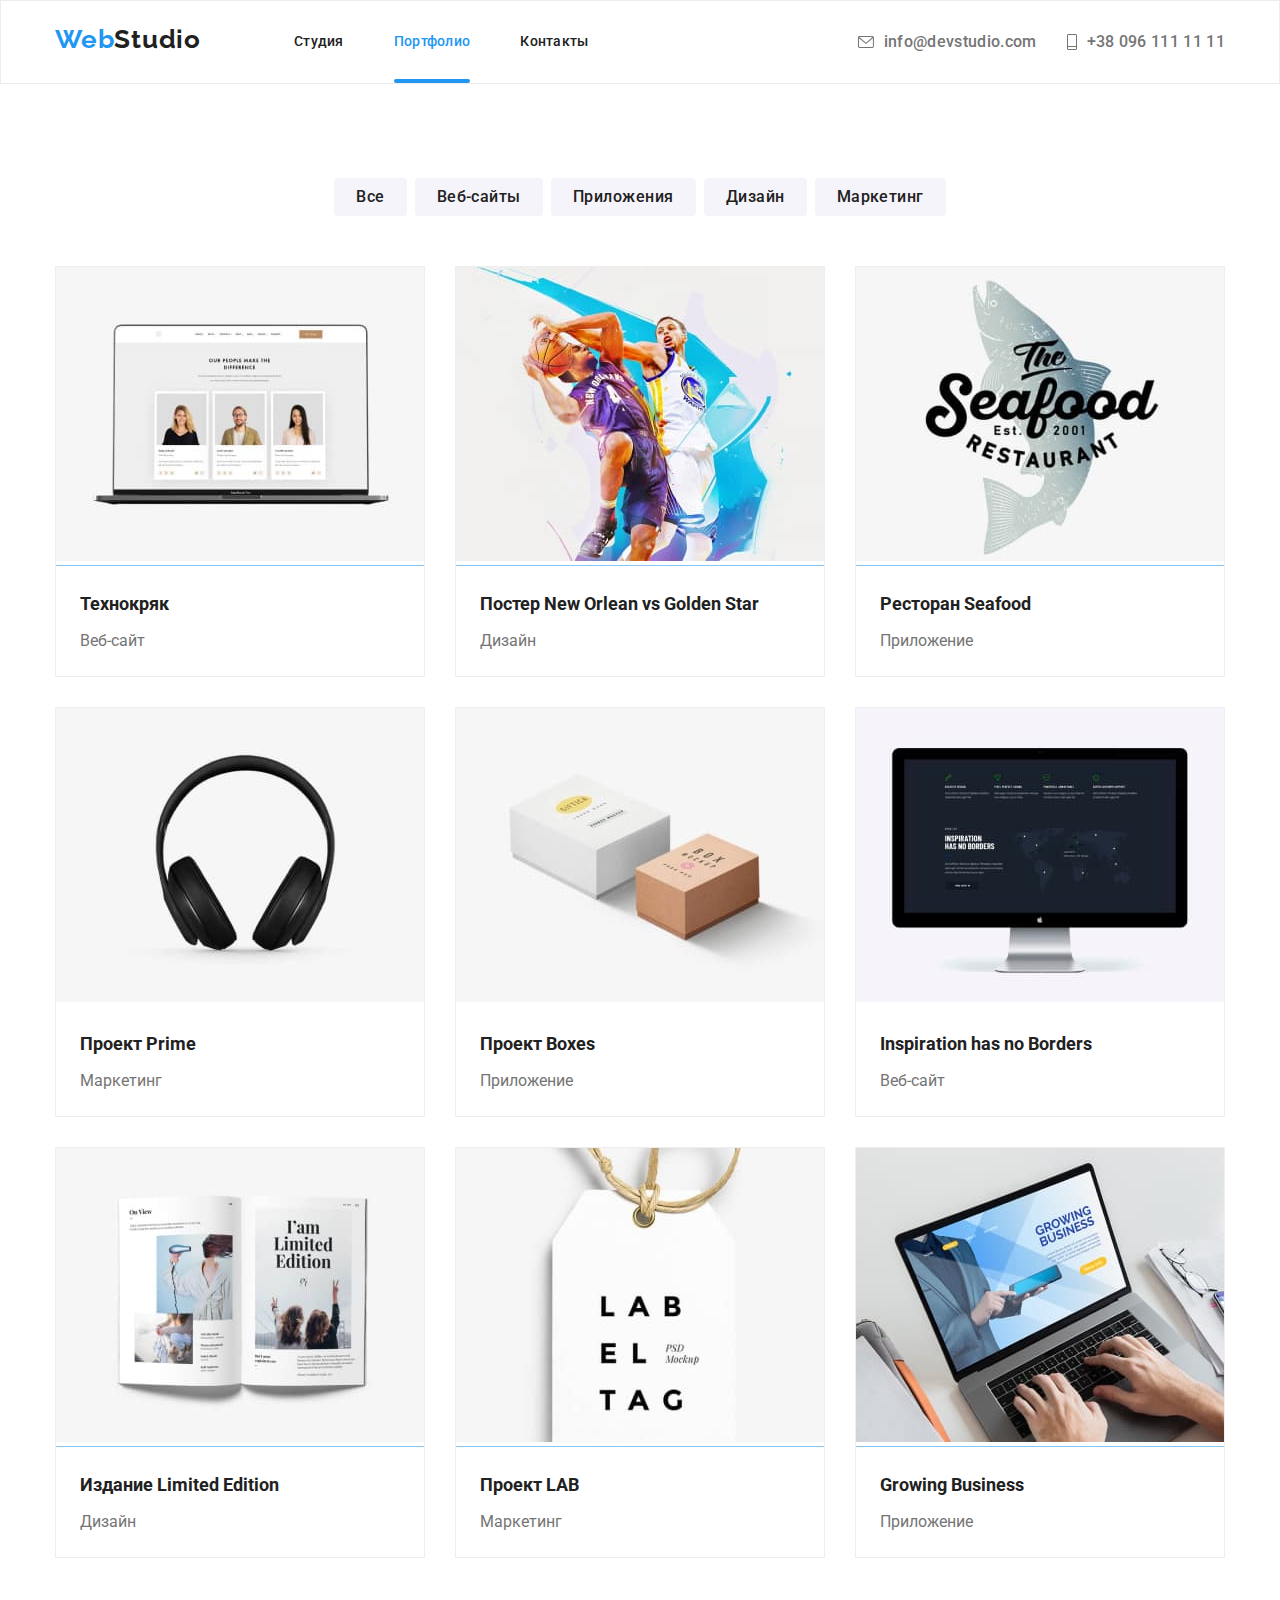
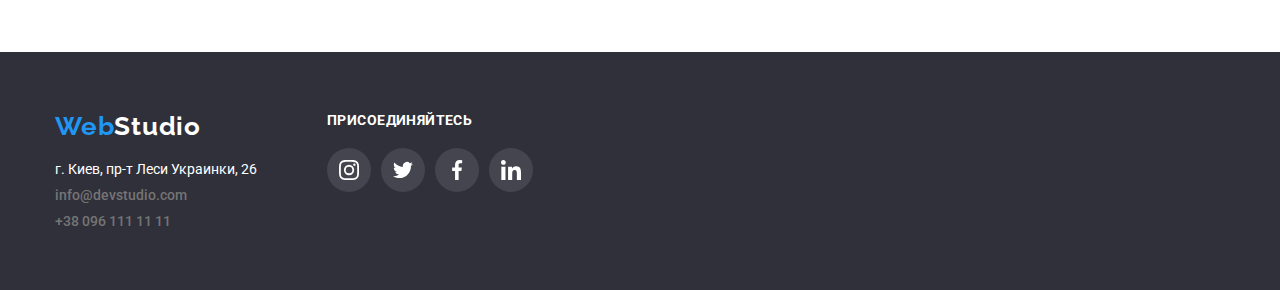
==== portfolio.html @ 30e46c51 "Добавлены файлы с предыдущего ДЗ" ====
<!DOCTYPE html>
<html lang="ru">
  <head>
    <meta charset="UTF-8" />
    <meta name="viewport" content="width=device-width, initial-scale=1.0" />
    <title>Studia</title>
    <link
      rel="stylesheet"
      type="text/css"
      href="https://cdnjs.cloudflare.com/ajax/libs/modern-normalize/0.7.0/modern-normalize.min.css"
    />
    <link
      href="https://fonts.googleapis.com/css2?family=Raleway:wght@700&family=Roboto:wght@400;500;700;900&display=swap"
      rel="stylesheet"
    />
    <link rel="stylesheet" href="./style/styles.css" />
  </head>

  <body>
    <!--Шапка-->
    <header class="page-header">
      <div class="conteiner flexbox">
        <nav class="navigation">
          <a href="./index.html" class="logo link"
            ><span class="logo-web">Web</span>Studio</a
          >

          <ul class="list site-nav">
            <li class="item">
              <a href="./index.html" class="link">Студия</a>
            </li>
            <li class="item">
              <a href="./portfolio.html" class="link selection">Портфолио</a>
            </li>
            <li class="item"><a href="" class="link">Контакты</a></li>
          </ul>
        </nav>
        <ul class="list contacts">
          <li class="item email">
            <a href="mailto:info@devstudio.com" class="link">
              <svg class="icon-email" width="16px" height="12px">
                <use href="./image/symbol-defs.svg#icon-email"></use>
              </svg>
              info@devstudio.com</a
            >
          </li>
          <li class="item phone">
            <a href="tel:+380961111111" class="link">
              <svg class="icon-phone" width="10px" height="16px">
                <use href="./image/symbol-defs.svg#icon-phone"></use>
              </svg>
              +38 096 111 11 11</a
            >
          </li>
        </ul>
      </div>
    </header>

    <section class="our-projects">
      <div class="conteiner">
        <!--Кнопки сортировки проектов-->
        <ul class="list sort-btn">
          <li class="item"><button class="sort" type="button">Все</button></li>
          <li class="item">
            <button class="sort" type="button">Веб-сайты</button>
          </li>
          <li class="item">
            <button class="sort" type="button">Приложения</button>
          </li>
          <li class="item">
            <button class="sort" type="button">Дизайн</button>
          </li>
          <li class="item">
            <button class="sort" type="button">Маркетинг</button>
          </li>
        </ul>

        <h1 class="project-list">Список проектов</h1>
        <!-- СКРЫТЬ -->

        <!-- Проекты-->
        <ul class="list projects">
          <li class="item">
            <a href="" class="link">
              <div class="box">
                <img src="./image/tecnokrak.jpg" alt="Технокряк" width="370" />
                <div class="overlay">
                  <p>
                    Технокряк это современная площадка распространения
                    коронавируса. Компании используют эту платформу для
                    цифрового шпионажа и атак на защищённые сервера конкурентов.
                  </p>
                </div>
              </div>
              <div class="text">
                <h3 class="title">Технокряк</h3>
                <p class="position">Веб-сайт</p>
              </div>
            </a>
          </li>

          <li class="item">
            <a href="" class="link">
              <div class="box">
                <img
                  src="./image/new-orlean-poster.jpg"
                  alt="Постер New Orlean vs Golden Star"
                  width="370"
                />
                <div class="overlay">
                  <p>
                    Технокряк это современная площадка распространения
                    коронавируса. Компании используют эту платформу для
                    цифрового шпионажа и атак на защищённые сервера конкурентов.
                  </p>
                </div>
              </div>
              <div class="text">
                <h3 class="title">Постер New Orlean vs Golden Star</h3>
                <p class="position">Дизайн</p>
              </div>
            </a>
          </li>

          <li class="item">
            <a href="" class="link">
              <div class="box">
                <img
                  src="./image/seafood.jpg"
                  alt="Ресторан Seafood"
                  width="370"
                />
                <div class="overlay">
                  <p>
                    Технокряк это современная площадка распространения
                    коронавируса. Компании используют эту платформу для
                    цифрового шпионажа и атак на защищённые сервера конкурентов.
                  </p>
                </div>
              </div>
              <div class="text">
                <h3 class="title">Ресторан Seafood</h3>
                <p class="position">Приложение</p>
              </div>
            </a>
          </li>

          <li class="item">
            <a href="" class="link">
              <div class="box">
                <img
                  src="./image/project-prime.jpg"
                  alt="Проект Prime"
                  width="370"
                />
                <div class="overlay">
                  <p>
                    Технокряк это современная площадка распространения
                    коронавируса. Компании используют эту платформу для
                    цифрового шпионажа и атак на защищённые сервера конкурентов.
                  </p>
                </div>
              </div>
              <div class="text">
                <h3 class="title">Проект Prime</h3>
                <p class="position">Маркетинг</p>
              </div>
            </a>
          </li>

          <li class="item">
            <a href="" class="link">
              <div class="box">
                <img
                  src="./image/project-boxes.jpg"
                  alt="Проект Boxes"
                  width="370"
                />
                <div class="overlay">
                  <p>
                    Технокряк это современная площадка распространения
                    коронавируса. Компании используют эту платформу для
                    цифрового шпионажа и атак на защищённые сервера конкурентов.
                  </p>
                </div>
              </div>
              <div class="text">
                <h3 class="title">Проект Boxes</h3>
                <p class="position">Приложение</p>
              </div>
            </a>
          </li>

          <li class="item">
            <a href="" class="link">
              <div class="box">
                <img
                  src="./image/web-site-no-borders.jpg"
                  alt="Inspiration has no Borders"
                  width="370"
                />
                <div class="overlay">
                  <p>
                    Технокряк это современная площадка распространения
                    коронавируса. Компании используют эту платформу для
                    цифрового шпионажа и атак на защищённые сервера конкурентов.
                  </p>
                </div>
              </div>
              <div class="text">
                <h3 class="title">Inspiration has no Borders</h3>
                <p class="position">Веб-сайт</p>
              </div>
            </a>
          </li>

          <li class="item">
            <a href="" class="link">
              <div class="box">
                <img
                  src="./image/limited-idition.jpg"
                  alt="Издание Limited Edition"
                  width="370"
                />
                <div class="overlay">
                  <p>
                    Технокряк это современная площадка распространения
                    коронавируса. Компании используют эту платформу для
                    цифрового шпионажа и атак на защищённые сервера конкурентов.
                  </p>
                </div>
              </div>
              <div class="text">
                <h3 class="title">Издание Limited Edition</h3>
                <p class="position">Дизайн</p>
              </div>
            </a>
          </li>

          <li class="item">
            <a href="" class="link">
              <div class="box">
                <img
                  src="./image/project-lab.jpg"
                  alt="Проект LAB"
                  width="370"
                />
                <div class="overlay">
                  <p>
                    Технокряк это современная площадка распространения
                    коронавируса. Компании используют эту платформу для
                    цифрового шпионажа и атак на защищённые сервера конкурентов.
                  </p>
                </div>
              </div>
              <div class="text">
                <h3 class="title">Проект LAB</h3>
                <p class="position">Маркетинг</p>
              </div>
            </a>
          </li>

          <li class="item">
            <a href="" class="link">
              <div class="box">
                <img
                  src="./image/growing-business.jpg"
                  alt="Growing Business"
                  width="370"
                />
                <div class="overlay">
                  <p>
                    Технокряк это современная площадка распространения
                    коронавируса. Компании используют эту платформу для
                    цифрового шпионажа и атак на защищённые сервера конкурентов.
                  </p>
                </div>
              </div>
              <div class="text">
                <h3 class="title">Growing Business</h3>
                <p class="position">Приложение</p>
              </div>
            </a>
          </li>
        </ul>
      </div>
    </section>
    <!-- Подвал-->
    <footer class="page-footer">
      <div class="conteiner flexbox">
        <div>
          <a href="./index.html" class="logo link"
            ><span class="logo-web">Web</span
            ><span class="logo-studio">Studio</span></a
          >

          <address class="address">
            <p>г. Киев, пр-т Леси Украинки, 26</p>
          </address>

          <ul class="list">
            <li>
              <a href="mailto:info@devstudio.com" class="contacts link"
                >info@devstudio.com</a
              >
            </li>
            <li>
              <a href="tel:+380961111111" class="contacts link"
                >+38 096 111 11 11</a
              >
            </li>
          </ul>
        </div>
        <div class="join-in">
          <p class="title">ПРИСОЕДИНЯЙТЕСЬ</p>
          <ul class="list social-networks">
            <li class="icon">
              <a class="link social-link" href="">
                <svg class="social-icon" width="20px" height="20px">
                  <use href="./image/symbol-defs.svg#icon-instagram"></use>
                </svg>
              </a>
            </li>
            <li class="icon">
              <a class="link social-link" href="">
                <svg class="social-icon" width="20px" height="20px">
                  <use href="./image/symbol-defs.svg#icon-twitter"></use>
                </svg>
              </a>
            </li>
            <li class="icon">
              <a class="link social-link" href="">
                <svg class="social-icon" width="20px" height="20px">
                  <use href="./image/symbol-defs.svg#icon-facebook"></use>
                </svg>
              </a>
            </li>
            <li class="icon">
              <a class="link social-link" href="">
                <svg class="social-icon" width="20px" height="20px">
                  <use href="./image/symbol-defs.svg#icon-linkedin"></use>
                </svg>
              </a>
            </li>
          </ul>
        </div>
      </div>
    </footer>
  </body>
</html>
---- style/styles.css ----
/* белый #ffffff*/
/* цвет бекграунда серый #2F303A */
/* цвет бекграунда светлосерый #F5F4FA */
/* Цвет выделения #2196F3 */
/* цвет первичного текста #757575 */
/* цвет вторичного текста #212121 */
:root {
  --primary-text-color: #757575;
  --title-text-color: #212121;
  --selection-text-color: #2196f3;
  --white: #ffffff;
  --backgraund-color-1: #2f303a;
  --backgraung-color-2: #f5f4fa;
}
body {
  color: var(--primary-text-color);

  font-family: Roboto;
}

.list {
  list-style-type: none;
  margin: 0px;
  padding: 0px;
}

.link {
  text-decoration: none;
  padding: 0;
  margin: 0;
}

/* -------- Шапка сайта -------- */
header {
  border: 1px solid #ececec;

  background-color: var(--white);
}

.conteiner {
  margin: 0px auto;
  padding: 0px 15px;
  width: 1200px;
}

.flexbox {
  display: flex;
}

/* Лого */

.logo {
  margin-right: 93px;
  padding-top: 24px;
  padding-bottom: 25px;

  color: var(--title-text-color);

  font-family: Raleway;
  font-style: normal;
  font-weight: bold;
  font-size: 26px;
  letter-spacing: 0.03em;
}

.logo-web {
  color: var(--selection-text-color);
}

.conteiner .list .selection {
  color: var(--selection-text-color);
}

/* Навигация */
.navigation {
  display: flex;
  margin-right: auto;
}

.site-nav {
  display: flex;
}

.site-nav .item:not(:last-child) {
  margin-right: 50px;
}

.site-nav .link {
  display: block;
  padding: 32px 0px;

  color: var(--title-text-color);

  font-style: normal;
  font-weight: 500;
  font-size: 14px;
  letter-spacing: 0.02em;

  transition-property: color;
  transition-duration: 250ms;
  transition-timing-function: cubic-bezier(0.4, 0, 0.2, 1);
}

.site-nav .link:hover,
.site-nav .link:focus,
.logo:focus {
  color: var(--selection-text-color);
}
.site-nav .item {
  position: relative;
}

.site-nav .selection::after {
  content: '';
  position: absolute;
  bottom: 0;
  right: 0;
  left: 0;
  height: 4px;
  border-radius: 2px;

  background-color: var(--selection-text-color);
}

/* Контакты */

.page-header .contacts {
  display: flex;
}

.contacts .item.item:not(:last-child) {
  margin-right: 30px;
}

.page-header .contacts .link {
  display: flex;
  align-items: center;
  padding: 32px 0px;

  color: var(--primary-text-color);

  font-style: normal;
  font-weight: 500;
  letter-spacing: 0.02em;

  transition-property: color;
  transition-duration: 250ms;
  transition-timing-function: cubic-bezier(0.4, 0, 0.2, 1);
}

.contacts .link:hover,
.contacts .link:focus {
  color: var(--selection-text-color);
}

.icon-phone {
  margin-right: 10px;

  fill: var(--primary-text-color);

  transition-property: fill;
  transition-duration: 250ms;
  transition-timing-function: cubic-bezier(0.4, 0, 0.2, 1);
}

.icon-email {
  margin-right: 10px;

  fill: var(--primary-text-color);

  transition-property: fill;
  transition-duration: 250ms;
  transition-timing-function: cubic-bezier(0.4, 0, 0.2, 1);
}

.email:hover .icon-email,
.contacts .link:focus .icon-email {
  fill: var(--selection-text-color);
}

.phone:hover .icon-phone,
.contacts .link:focus .icon-phone {
  fill: var(--selection-text-color);
}

/* ------ секция герой (студия) ----- */

.hero {
  display: flex;
  flex-direction: column;
  justify-content: center;
  align-items: center;
  text-align: center;
  height: 600px;
  margin: 0 auto;
  margin-bottom: 94px;

  color: var(--white);
  background-color: var(--backgraund-color-1);
  background-image: linear-gradient(
      rgba(47, 48, 58, 0.4),
      rgba(47, 48, 58, 0.4)
    ),
    url(../image/backgraund.jpg);
  background-repeat: no-repeat;
  background-position: center;

  font-style: normal;
  font-weight: 900;
  font-size: 44px;
}

.hero .title {
  margin: 0px;
  margin-bottom: 30px;
}

.hero .button {
  display: inline-block;
  padding: 10px 32px;
  border: 0;
  box-shadow: 0px 4px 4px rgba(0, 0, 0, 0.15);
  border-radius: 4px;

  color: var(--white);
  background-color: var(--selection-text-color);

  font-style: normal;
  font-weight: bold;
  font-size: 16px;
  line-height: 30px;
  cursor: pointer;
}

/* ------Наши особенности (студия)----- */

.our-features {
  display: none;
}

.features {
  display: flex;
  margin: 0;
  padding: 0;
}

.features .item:not(:last-child) {
  margin-right: 30px;
}

.features .title {
  margin: 0;
  margin-bottom: 10px;

  color: var(--title-text-color);

  font-style: normal;
  font-weight: bold;
  font-size: 14px;
}

.features .text {
  margin: 0px;
  width: 270px;

  font-style: normal;
  font-weight: normal;
  font-size: 14px;
}

.features .item::before {
  display: block;
  content: '';
  margin-bottom: 30px;
  height: 120px;
  border-radius: 4px;

  background-color: var(--backgraung-color-2);
  background-repeat: no-repeat;
  background-position: 50% 50%;
  background-size: 70px;
}

.features .item:nth-child(1)::before {
  background-image: url(../image/antenna.svg);
}

.features .item:nth-child(2)::before {
  background-image: url(../image/clock.svg);
}

.features .item:nth-child(3)::before {
  background-image: url(../image/astronaut.svg);
}

.features .item:nth-child(4)::before {
  background-image: url(../image/diagram.svg);
}

/* -----Чем мы занимаемся (студия)----- */

.doing {
  padding: 94px 0px;
  justify-content: center;
}

.doing .list {
  display: flex;
}

.doing .title {
  margin: 0px;
  margin-bottom: 50px;
  text-align: center;

  color: var(--title-text-color);

  font-style: normal;
  font-weight: bold;
  font-size: 36px;
}

.doing .item:not(:last-child) {
  margin-right: 30px;
}

.doing .item {
  position: relative;
}

.doing .item::after {
  position: absolute;
  height: 70px;
  bottom: 4px;
  right: 0;
  left: 0;
  display: flex;
  align-items: center;
  justify-content: center;

  background-color: rgba(47, 48, 58, 0.8);
  color: var(--white);

  font-style: normal;
  font-weight: bold;
  font-size: 14px;
  line-height: 16px;
  letter-spacing: 0.03em;
}

.doing .item:nth-child(1)::after {
  content: 'ДЕСКТОПНЫЕ ПРИЛОЖЕНИЯ';
}

.doing .item:nth-child(2)::after {
  content: 'МОБИЛЬНЫЕ ПРИЛОЖЕНИЯ';
}

.doing .item:nth-child(3)::after {
  content: 'ДИЗАЙНЕРСКИЕ РЕШЕНИЯ';
}

/* -----Наша команда----- */

.our-team {
  padding: 94px 0px;

  background-color: var(--backgraung-color-2);
}

.our-team .list {
  display: flex;
}

.our-team .item:not(:last-child) {
  margin-right: 30px;
}

.our-team .title {
  margin: 0;
  margin-bottom: 50px;
  text-align: center;

  color: var(--title-text-color);

  font-style: normal;
  font-weight: bold;
  font-size: 36px;
}

.team-name {
  color: var(--title-text-color);

  font-style: normal;
  font-weight: 500;
  font-size: 16px;
}

.our-team .item {
  width: 270px;
  box-shadow: 0px 1px 3px rgba(0, 0, 0, 0.12), 0px 1px 1px rgba(0, 0, 0, 0.14),
    0px 2px 1px rgba(0, 0, 0, 0.2);
  border-radius: 0px 0px 4px 4px;
}

.our-team .item h3 {
  margin: 0;
  margin-top: 30px;
  text-align: center;

  color: var(--title-text-color);

  font-family: Roboto;
  font-style: normal;
  font-weight: 500;
  font-size: 16px;
}

.our-team .item .position {
  margin: 0;
  margin-top: 10px;
  margin-bottom: 16px;
  text-align: center;

  font-style: normal;
  font-weight: normal;
  font-size: 16px;
}

/* social networks */

.our-team .social-networks {
  display: flex;
  justify-content: center;
  padding: 0;
  margin: 0;
  margin-bottom: 30px;
}

.social-link {
  display: flex;
  align-items: center;
  justify-content: center;
  padding: 0;
  margin: 0;
  width: 44px;
  height: 44px;
  border-radius: 50%;

  transition-property: all;
  transition-duration: 250ms;
  transition-timing-function: cubic-bezier(0.4, 0, 0.2, 1);
}

.social-networks .icon:not(:last-child) {
  margin-right: 10px;
}

.social-link:hover,
.social-link:focus {
  background-color: var(--selection-text-color);
}

.social-icon {
  display: flex;
  align-items: center;

  fill: #afb1b8;
  transition-property: fill;
  transition-duration: 250ms;
  transition-timing-function: cubic-bezier(0.4, 0, 0.2, 1);
}

.social-link:hover .social-icon,
.social-link:focus .social-icon {
  fill: var(--white);
}

/* ------Clients------- */

.our-clients {
  padding: 94px 0px;
}

.our-clients .title {
  margin: 0;
  margin-bottom: 50px;
  text-align: center;

  color: var(--title-text-color);

  font-style: normal;
  font-weight: bold;
  font-size: 36px;
}

.client {
  display: flex;
  align-items: center;
  justify-content: center;
  padding: 0;
  margin: 0;
  width: 170px;
  height: 90px;
  border: 1px solid #afb1b8;
  border-radius: 4px;

  transition-property: all;
  transition-duration: 250ms;
  transition-timing-function: cubic-bezier(0.4, 0, 0.2, 1);
}

.our-clients .item:not(:last-child) {
  margin-right: 30px;
}

.client .icon {
  fill: #afb1b8;

  transition-property: fill;
  transition-duration: 250ms;
  transition-timing-function: cubic-bezier(0.4, 0, 0.2, 1);
}

.client:hover,
.client:focus {
  border-color: var(--selection-text-color);
}

.client:hover .icon,
.client:focus .icon {
  fill: var(--selection-text-color);
}

/* BACKDROP */

.backdrop {
  position: fixed;
  top: 0;
  left: 0;
  width: 100%;
  height: 100%;

  background-color: rgba(0, 0, 0, 0.2);
}

.is-hidden {
  visibility: hidden;
  opacity: 0;
  pointer-events: none;
}

.modal {
  position: absolute;
  top: 50%;
  left: 50%;
  transform: translate(-50%, -50%);
  width: 528px;
  height: 581px;
  border-radius: 4px;

  background-color: #fff;
  box-shadow: 0px 1px 3px rgba(0, 0, 0, 0.12), 0px 1px 1px rgba(0, 0, 0, 0.14),
    0px 2px 1px rgba(0, 0, 0, 0.2);
}

.modal-btn {
  display: block;
  margin-top: 8px;
  margin-right: 8px;
  margin-left: auto;
  width: 30px;
  height: 30px;
  border-radius: 50%;
  border: 1px solid rgba(0, 0, 0, 0.1);

  background: #ffffff;
  cursor: pointer;
}

/* --------Подвал-------- */

footer {
  padding: 0;
  padding-top: 60px;
  padding-bottom: 60px;

  background-color: var(--backgraund-color-1);
}

.page-footer .conteiner .logo {
  padding: 0;
  margin: 0;
}

.page-footer .logo-studio {
  color: var(--white);
}

.page-footer .address p {
  padding: 0;
  margin: 0;
  margin-top: 20px;

  color: var(--white);

  font-style: normal;
  font-weight: normal;
  font-size: 14px;
}

.page-footer .list .contacts {
  margin-top: 9px;
  display: inline-block;

  color: var(--primary-text-color);

  font-weight: normal;
  font-size: 14px;
  font-weight: 500;

  transition-property: color;
  transition-duration: 250ms;
  transition-timing-function: cubic-bezier(0.4, 0, 0.2, 1);
}

.page-footer .list .link:hover,
.page-footer .list .link:focus {
  color: var(--selection-text-color);
}

footer .join-in {
  padding: 0;
  margin: 0;
  margin-left: 70px;
}

.join-in .title {
  padding: 0;
  margin: 0;
  margin-bottom: 20px;

  color: var(--white);

  font-family: Roboto;
  font-style: normal;
  font-weight: bold;
  font-size: 14px;
  line-height: 16px;
  letter-spacing: 0.03em;
  text-transform: uppercase;
}

footer .join-in .social-networks {
  display: flex;
  margin-right: 0;
  padding: 0;
}

.join-in .social-icon {
  fill: var(--white);
}

.join-in .social-link {
  background-color: rgba(255, 255, 255, 0.1);

  transition-property: all;
  transition-duration: 250ms;
  transition-timing-function: cubic-bezier(0.4, 0, 0.2, 1);
}

.join-in .social-link:hover,
.join-in .social-link:focus {
  background-color: var(--selection-text-color);
}

/* -----Кнопки сортировки проектов (портфолио)----- */

.our-projects {
  margin: 0px auto;
  padding: 94px 0px;
}

.sort-btn {
  justify-content: center;
  display: flex;
}

.sort-btn .sort {
  padding: 6px 22px;
  display: inline-block;
  border: 0;
  border-radius: 4px;

  color: var(--title-text-color);
  background-color: var(--backgraung-color-2);

  cursor: pointer;
  font-style: normal;
  font-weight: 500;
  font-size: 16px;
  line-height: 26px;
  letter-spacing: 0.03em;

  transition-property: all;
  transition-duration: 250ms;
  transition-timing-function: cubic-bezier(0.4, 0, 0.2, 1);
}

.sort-btn .item:not(:last-child) {
  margin-right: 8px;
}

.sort:hover,
.sort:focus {
  box-shadow: 0px 3px 1px rgba(0, 0, 0, 0.1), 0px 1px 2px rgba(0, 0, 0, 0.08),
    0px 2px 2px rgba(0, 0, 0, 0.12);
  border-radius: 4px;

  color: var(--white);
  background-color: var(--selection-text-color);
}

/* -----Список проектов (портфолио)----- */

.project-list {
  display: none;
}

.projects {
  display: flex;
  flex-wrap: wrap;
  margin-top: 50px;
}

.projects .item {
  display: block;
  margin-right: 30px;
  margin-bottom: 30px;
  max-width: 370px;
  border: 1px solid #eeeeee;

  transition-property: all;
  transition-duration: 250ms;
  transition-timing-function: cubic-bezier(0.4, 0, 0.2, 1);
}

.projects .item:hover {
  box-shadow: 0px 1px 1px rgba(0, 0, 0, 0.12), 0px 4px 4px rgba(0, 0, 0, 0.06),
    1px 4px 6px rgba(0, 0, 0, 0.16);
}

.item:nth-child(3n) {
  margin-right: 0px;
}

.projects .item:nth-last-child(-n + 3) {
  margin-bottom: 0;
}

.projects .title {
  margin: 0;
  margin-bottom: 4px;

  color: var(--title-text-color);

  font-style: normal;
  font-weight: bold;
  font-size: 18px;
  line-height: 36px;
}

.projects .position {
  margin: 0;

  color: var(--primary-text-color);

  font-style: normal;
  font-weight: normal;
  font-size: 16px;
  line-height: 30px;
}

.projects .item .text {
  padding-top: 20px;
  padding-bottom: 20px;
  padding-left: 24px;
}

/* project description */

.projects .box {
  position: relative;
  overflow: hidden;
}

.projects .item:hover .overlay,
.projects .item:focus .overlay {
  transform: translatey(0);
}

.overlay {
  position: absolute;
  display: flex;
  align-items: center;
  padding: 0 24px;
  top: 0;
  left: 0;
  width: 100%;
  height: 100%;

  background-color: rgba(33, 150, 243, 0.9);

  transform: translatey(100%);
  transition-property: all;
  transition-duration: 250ms;
  transition-timing-function: cubic-bezier(0.4, 0, 0.2, 1);
}

.overlay > p {
  display: flex;
  padding: 0;
  margin: 0;

  color: var(--white);

  font-style: normal;
  font-weight: normal;
  font-size: 18px;
  line-height: 28px;
  letter-spacing: 0.03em;
}

.overlay code {
  display: inline-block;
  padding: 2px 4px;
  border-radius: 2px;
  background-color: #fff;
  color: #2a2a2a;
}
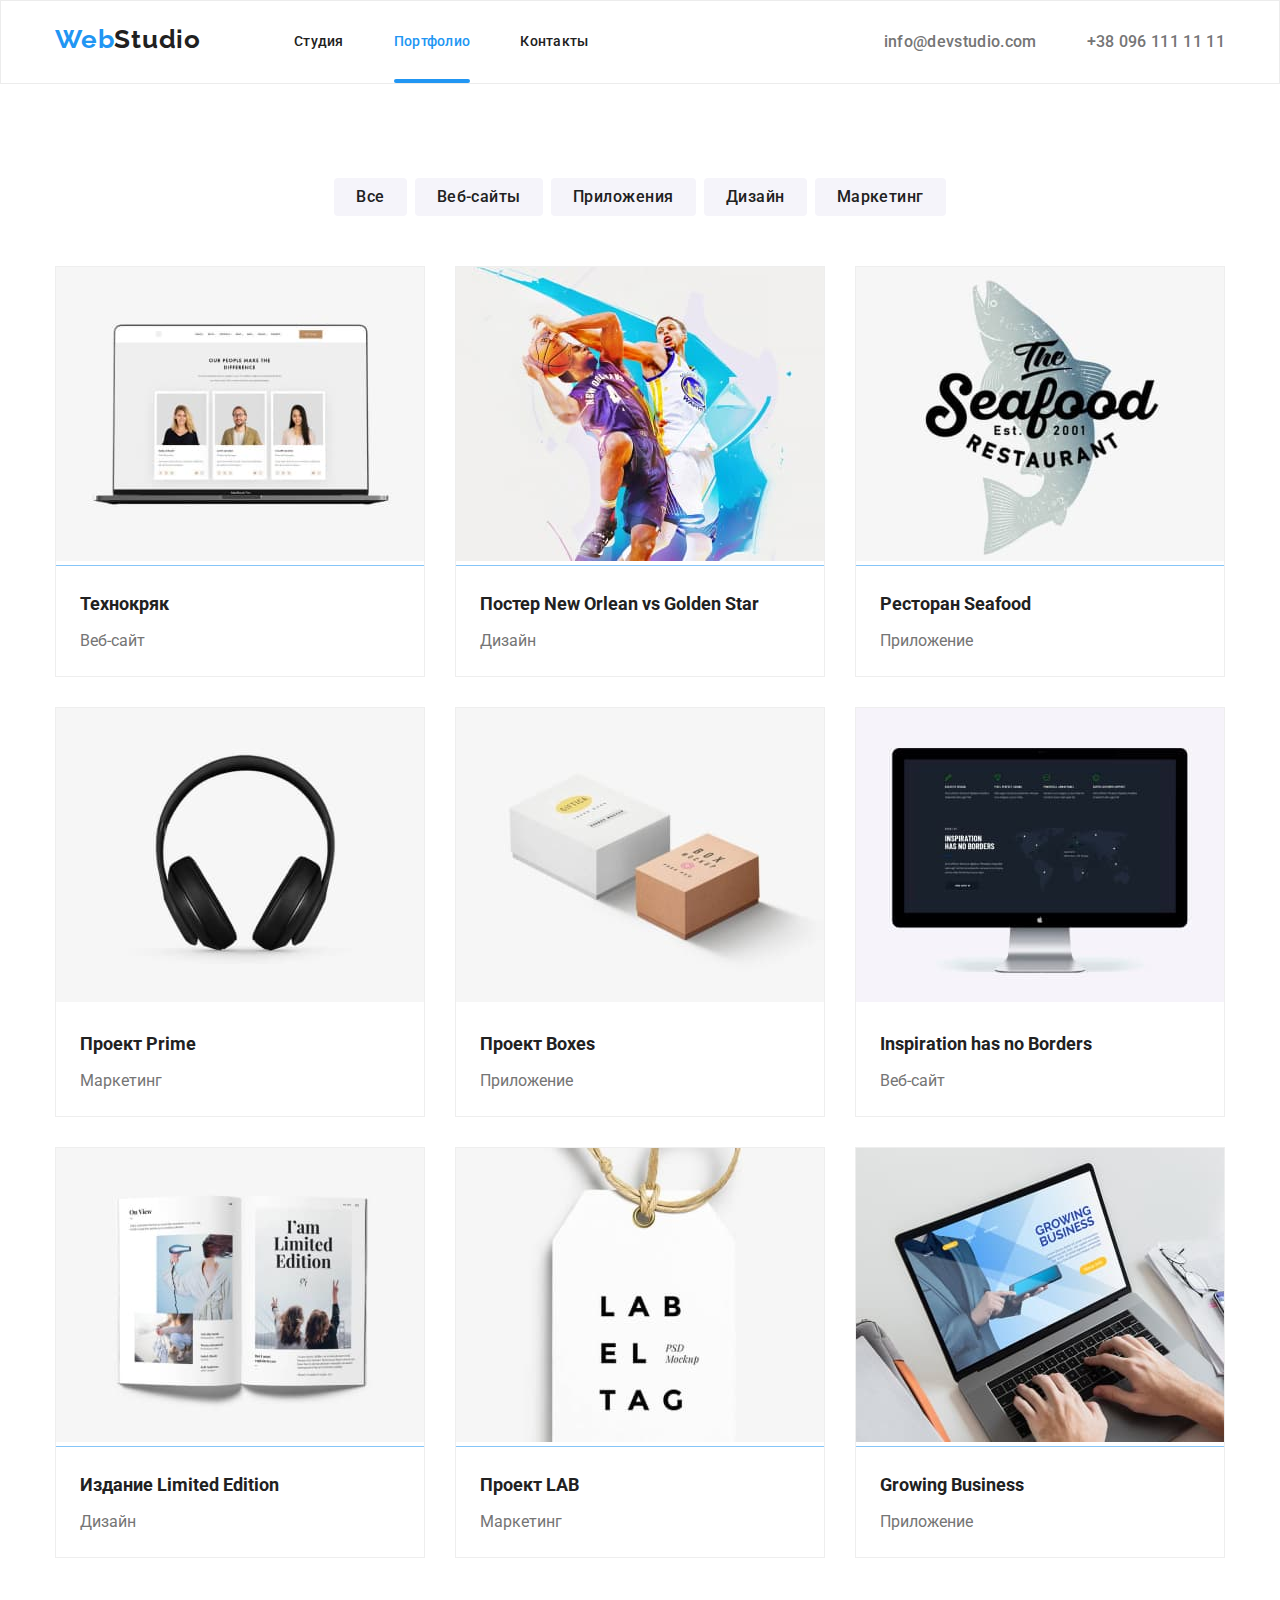
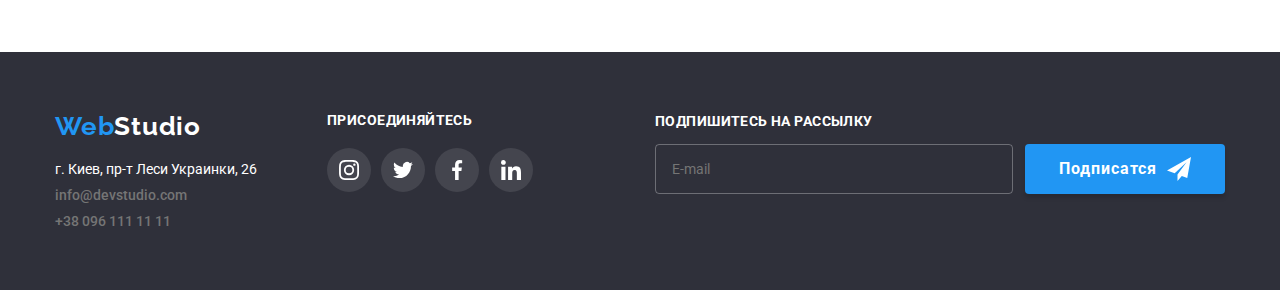
==== commit a1d25c04: "исправление ошибок стилизации футера" ====
--- a/portfolio.html
+++ b/portfolio.html
@@ -289,25 +289,19 @@
     <footer class="page-footer">
       <div class="conteiner flexbox">
         <div>
-          <a href="./index.html" class="logo link"
-            ><span class="logo-web">Web</span
-            ><span class="logo-studio">Studio</span></a
-          >
-
+          <a href="./index.html" class="logo link"><span class="logo-web">Web</span><span
+              class="logo-studio">Studio</span></a>
+    
           <address class="address">
             <p>г. Киев, пр-т Леси Украинки, 26</p>
           </address>
-
+    
           <ul class="list">
             <li>
-              <a href="mailto:info@devstudio.com" class="contacts link"
-                >info@devstudio.com</a
-              >
+              <a href="mailto:info@devstudio.com" class="contacts link">info@devstudio.com</a>
             </li>
             <li>
-              <a href="tel:+380961111111" class="contacts link"
-                >+38 096 111 11 11</a
-              >
+              <a href="tel:+380961111111" class="contacts link">+38 096 111 11 11</a>
             </li>
           </ul>
         </div>
@@ -317,32 +311,41 @@
             <li class="icon">
               <a class="link social-link" href="">
                 <svg class="social-icon" width="20px" height="20px">
-                  <use href="./image/symbol-defs.svg#icon-instagram"></use>
+                  <use href="./image/sprite.svg#icon-instagram"></use>
                 </svg>
               </a>
             </li>
             <li class="icon">
               <a class="link social-link" href="">
                 <svg class="social-icon" width="20px" height="20px">
-                  <use href="./image/symbol-defs.svg#icon-twitter"></use>
+                  <use href="./image/sprite.svg#icon-twitter"></use>
                 </svg>
               </a>
             </li>
             <li class="icon">
               <a class="link social-link" href="">
                 <svg class="social-icon" width="20px" height="20px">
-                  <use href="./image/symbol-defs.svg#icon-facebook"></use>
+                  <use href="./image/sprite.svg#icon-facebook"></use>
                 </svg>
               </a>
             </li>
             <li class="icon">
               <a class="link social-link" href="">
                 <svg class="social-icon" width="20px" height="20px">
-                  <use href="./image/symbol-defs.svg#icon-linkedin"></use>
+                  <use href="./image/sprite.svg#icon-linkedin"></use>
                 </svg>
               </a>
             </li>
           </ul>
+        </div>
+        <div class="subscribe">
+          <label for="subscribe" class="title">ПОДПИШИТЕСЬ НА РАССЫЛКУ</p>
+            <form class="subscribe-form" action="">
+              <input type="email" name="mail" id="subscribe" placeholder="E-mail" />
+              <button class="btn">Подписатся
+                <img class="send-icon" src="./image/icon-send.svg" alt="Отправить">
+              </button>
+            </form>
         </div>
       </div>
     </footer>
--- a/style/styles.css
+++ b/style/styles.css
@@ -30,6 +30,10 @@
   margin: 0;
 }
 
+textarea {
+  resize: none;
+}
+
 /* -------- Шапка сайта -------- */
 header {
   border: 1px solid #ececec;
@@ -215,7 +219,7 @@
   margin-bottom: 30px;
 }
 
-.hero .button {
+.btn {
   display: inline-block;
   padding: 10px 32px;
   border: 0;
@@ -540,42 +544,193 @@
   left: 0;
   width: 100%;
   height: 100%;
-
-  background-color: rgba(0, 0, 0, 0.2);
+  background-color: rgba(0, 0, 0, 0.7);
+  opacity: 1;
+  transition: opacity 250ms cubic-bezier(0.4, 0, 0.2, 1);
 }
 
 .is-hidden {
-  visibility: hidden;
   opacity: 0;
   pointer-events: none;
+}
+
+.backdrop.is-hidden .modal {
+  transform: translate(-50%, -50%) scale(0.7);
 }
 
 .modal {
   position: absolute;
   top: 50%;
   left: 50%;
-  transform: translate(-50%, -50%);
   width: 528px;
   height: 581px;
-  border-radius: 4px;
-
-  background-color: #fff;
-  box-shadow: 0px 1px 3px rgba(0, 0, 0, 0.12), 0px 1px 1px rgba(0, 0, 0, 0.14),
-    0px 2px 1px rgba(0, 0, 0, 0.2);
-}
-
-.modal-btn {
-  display: block;
-  margin-top: 8px;
-  margin-right: 8px;
-  margin-left: auto;
+  background-color: var(--white);
+
+  transform: translate(-50%, -50%) scale(1);
+  transition: transform 250ms cubic-bezier(0.4, 0, 0.2, 1);
+}
+
+.modal-closebtn {
+  position: absolute;
+  top: 8px;
+  right: 8px;
   width: 30px;
   height: 30px;
+  border: 1px solid rgba(0, 0, 0, 0.1);
   border-radius: 50%;
-  border: 1px solid rgba(0, 0, 0, 0.1);
-
-  background: #ffffff;
+
+  fill: var(--title-text-color);
+  background-color: #fff;
+
   cursor: pointer;
+}
+
+.modal-closebtn:hover {
+  fill: var(--selection-text-color);
+}
+
+/* form */
+
+.modal-form {
+  padding: 40px;
+  margin-right: auto;
+  margin-left: auto;
+  text-align: center;
+}
+
+.modal-form .title {
+  text-align: center;
+  padding: 0;
+  margin: 0;
+
+  color: var(--title-text-color);
+
+  font-family: Roboto;
+  font-style: normal;
+  font-weight: bold;
+  font-size: 20px;
+  line-height: 23px;
+  letter-spacing: 0.03em;
+}
+
+.form-field {
+  position: relative;
+  text-align: left;
+}
+
+.field-label {
+  display: inline-block;
+  margin-top: 10px;
+  margin-bottom: 4px;
+
+  font-size: 12px;
+  line-height: 14px;
+  letter-spacing: 0.01em;
+}
+
+.form-input {
+  width: 100%;
+  height: 40px;
+  padding-left: 42px;
+  border: 1px solid rgba(33, 33, 33, 0.2);
+  border-radius: 4px;
+
+  background-color: transparent;
+
+  font-size: 16px;
+
+  transition: all 250ms cubic-bezier(0.4, 0, 0.2, 1);
+}
+
+.form-icon {
+  position: absolute;
+  bottom: calc(50% - 21px);
+  left: 14px;
+
+  transition: all 250ms cubic-bezier(0.4, 0, 0.2, 1);
+}
+
+.form-input:focus {
+  border-color: var(--selection-text-color);
+  outline: none;
+}
+
+.form-input:focus + .form-icon {
+  fill: var(--selection-text-color);
+}
+
+.comment {
+  width: 100%;
+  height: 120px;
+  padding: 12px 16px;
+  border: 1px solid rgba(33, 33, 33, 0.2);
+  border-radius: 4px;
+
+  font-size: 14px;
+  line-height: 16px;
+  letter-spacing: 0.01em;
+}
+
+.comment::placeholder {
+  color: rgba(117, 117, 117, 0.5);
+}
+
+.checkbox-field {
+  margin-top: 20px;
+  display: flex;
+  justify-content: center;
+}
+
+.checkbox {
+  display: inline-block;
+  -webkit-appearance: none;
+  -moz-appearance: none;
+  appearance: none;
+  cursor: pointer;
+}
+
+.checkbox-icon {
+  display: inline-block;
+  width: 16px;
+  height: 15px;
+  margin-right: 7px;
+  border: solid 2px var(--title-text-color);
+  border-radius: 2px;
+  cursor: pointer;
+}
+
+.checkbox:checked + .checkbox-icon {
+  background-image: url(../image/icon-check.svg);
+  background-color: var(--selection-text-color);
+  border-color: var(--selection-text-color);
+  background-size: contain;
+  background-origin: border-box;
+}
+
+.checkbox-text {
+  display: flex;
+  align-items: center;
+
+  color: var(--primary-text-color);
+
+  font-size: 14px;
+  letter-spacing: 0.03em;
+  cursor: pointer;
+}
+
+.modal-link {
+  border-bottom: solid 1px var(--selection-text-color);
+  margin-left: 5px;
+
+  color: var(--selection-text-color);
+
+  line-height: 0.85;
+}
+
+.btn-submit {
+  margin-top: 30px;
+  margin-left: auto;
+  margin-right: auto;
 }
 
 /* --------Подвал-------- */
@@ -635,7 +790,7 @@
   margin-left: 70px;
 }
 
-.join-in .title {
+.page-footer .title {
   padding: 0;
   margin: 0;
   margin-bottom: 20px;
@@ -672,6 +827,68 @@
 .join-in .social-link:hover,
 .join-in .social-link:focus {
   background-color: var(--selection-text-color);
+}
+
+/* subscribe form */
+
+footer .subscribe {
+  padding: 0;
+  margin: 0;
+  margin-left: auto;
+}
+
+.subscribe-form {
+  display: flex;
+  padding: 0;
+  margin: 0;
+}
+
+.subscribe-form input::placeholder {
+  margin-left: 16px;
+}
+
+.subscribe input {
+  padding-left: 16px;
+  width: 358px;
+  height: 50px;
+  border: 1px solid rgba(255, 255, 255, 0.3);
+  box-sizing: border-box;
+  border-radius: 4px;
+
+  background: transparent;
+  color: var(--white);
+}
+
+.subscribe .btn {
+  display: flex;
+  align-items: center;
+  justify-content: center;
+  margin-left: 12px;
+  width: 200px;
+  height: 50px;
+  box-shadow: 0px 4px 4px rgba(0, 0, 0, 0.15);
+  border: 0;
+  border-radius: 4px;
+
+  background: var(--selection-text-color);
+  color: var(--white);
+
+  font-style: normal;
+  font-weight: bold;
+  font-size: 16px;
+  line-height: 30px;
+  letter-spacing: 0.06em;
+  cursor: pointer;
+}
+
+.subscribe .send-icon {
+  padding: 0;
+  margin: 0;
+  margin-left: 10px;
+  width: 24px;
+  height: 24px;
+
+  fill: var(--white);
 }
 
 /* -----Кнопки сортировки проектов (портфолио)----- */
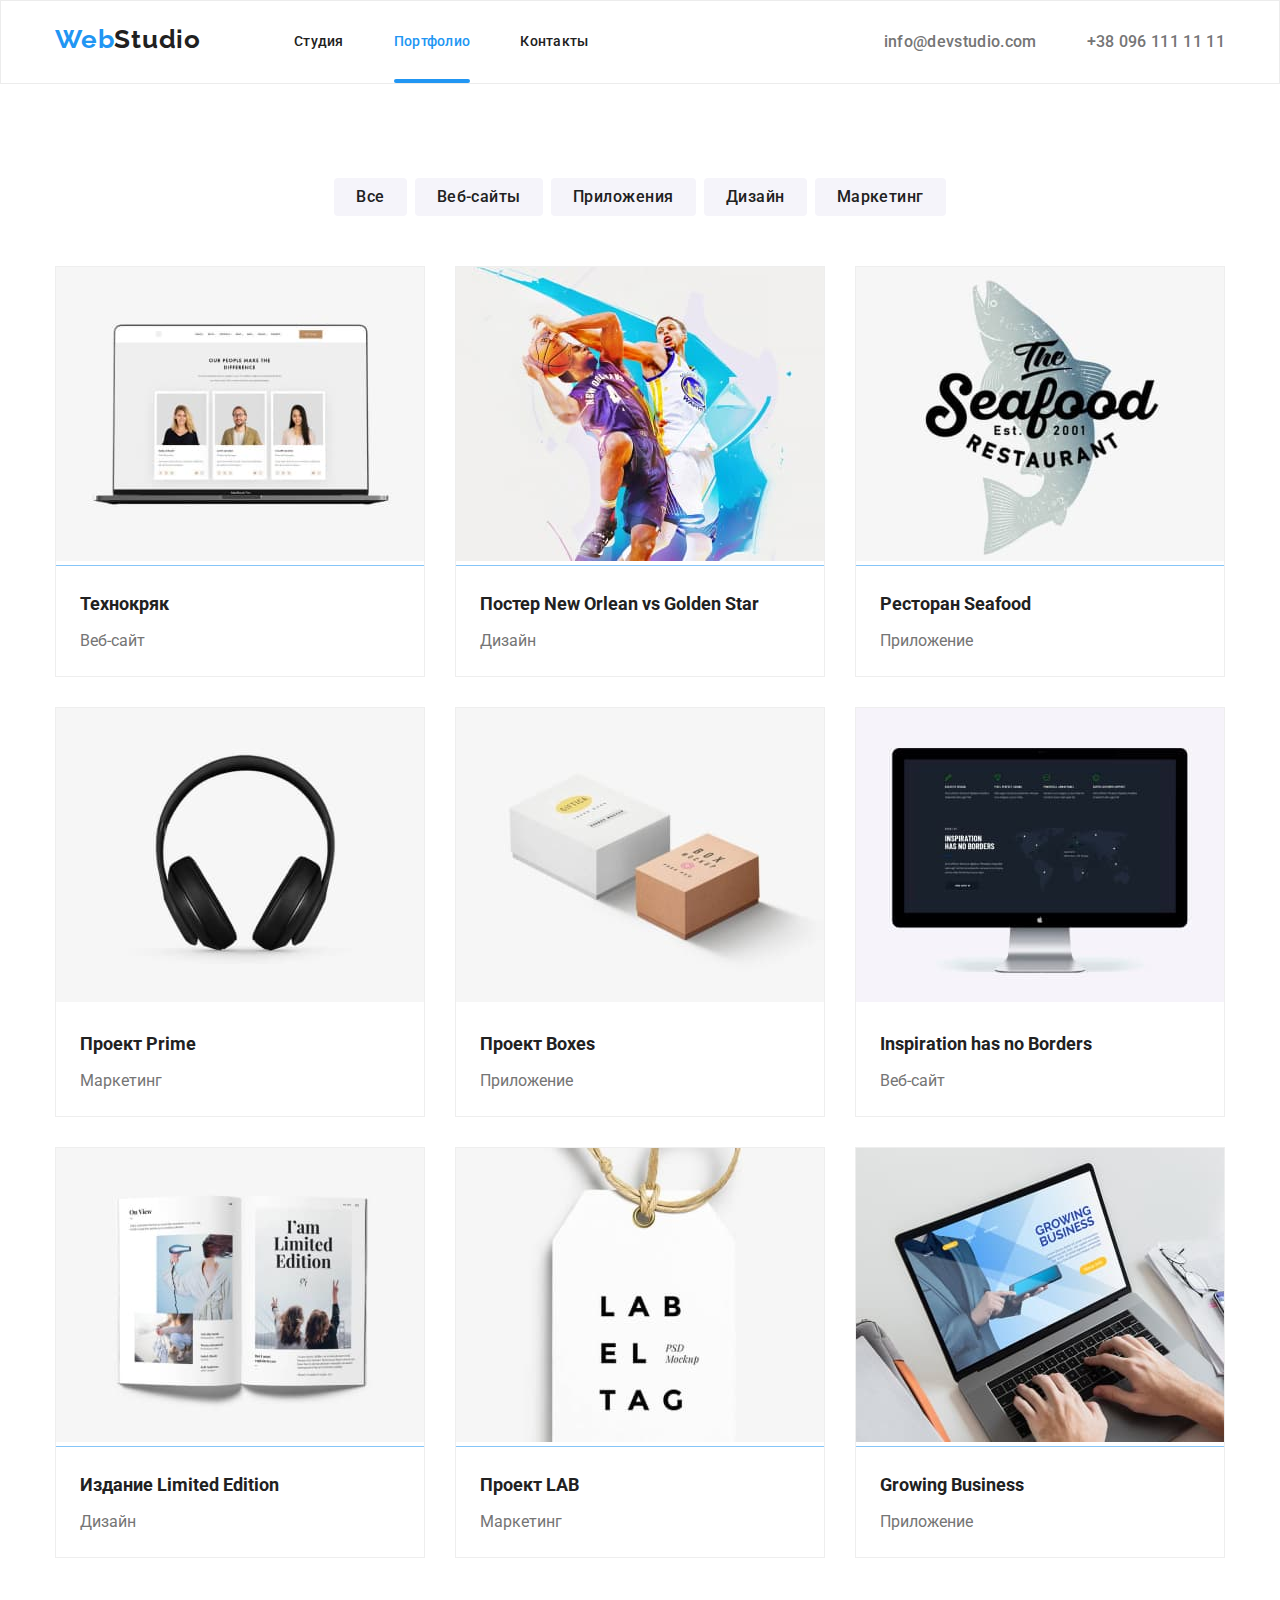
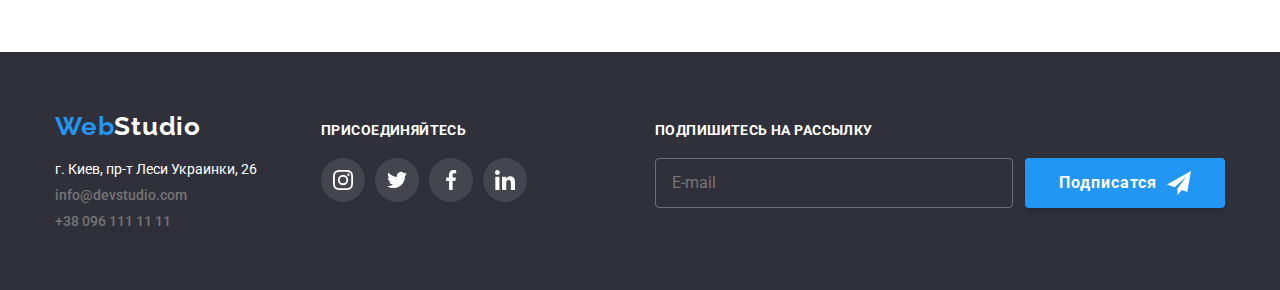
==== commit 66c38955: "внесены правки" ====
--- a/portfolio.html
+++ b/portfolio.html
@@ -289,19 +289,25 @@
     <footer class="page-footer">
       <div class="conteiner flexbox">
         <div>
-          <a href="./index.html" class="logo link"><span class="logo-web">Web</span><span
-              class="logo-studio">Studio</span></a>
-    
+          <a href="./index.html" class="logo link"
+            ><span class="logo-web">Web</span
+            ><span class="logo-studio">Studio</span></a
+          >
+
           <address class="address">
             <p>г. Киев, пр-т Леси Украинки, 26</p>
           </address>
-    
+
           <ul class="list">
             <li>
-              <a href="mailto:info@devstudio.com" class="contacts link">info@devstudio.com</a>
+              <a href="mailto:info@devstudio.com" class="contacts link"
+                >info@devstudio.com</a
+              >
             </li>
             <li>
-              <a href="tel:+380961111111" class="contacts link">+38 096 111 11 11</a>
+              <a href="tel:+380961111111" class="contacts link"
+                >+38 096 111 11 11</a
+              >
             </li>
           </ul>
         </div>
@@ -339,13 +345,23 @@
           </ul>
         </div>
         <div class="subscribe">
-          <label for="subscribe" class="title">ПОДПИШИТЕСЬ НА РАССЫЛКУ</p>
-            <form class="subscribe-form" action="">
-              <input type="email" name="mail" id="subscribe" placeholder="E-mail" />
-              <button class="btn">Подписатся
-                <img class="send-icon" src="./image/icon-send.svg" alt="Отправить">
-              </button>
-            </form>
+          <label for="subscribe" class="title">ПОДПИШИТЕСЬ НА РАССЫЛКУ</label>
+          <form class="subscribe-form" action="#">
+            <input
+              type="email"
+              name="mail"
+              id="subscribe"
+              placeholder="E-mail"
+            />
+            <button class="btn">
+              Подписатся
+              <img
+                class="send-icon"
+                src="./image/icon-send.svg"
+                alt="Отправить"
+              />
+            </button>
+          </form>
         </div>
       </div>
     </footer>
--- a/style/styles.css
+++ b/style/styles.css
@@ -34,6 +34,14 @@
   resize: none;
 }
 
+.visualy-hidden {
+  position: absolute;
+  clip: rect(0 0 0 0);
+  width: 1px;
+  height: 1px;
+  margin: -1px;
+}
+
 /* -------- Шапка сайта -------- */
 header {
   border: 1px solid #ececec;
@@ -332,36 +340,23 @@
   position: relative;
 }
 
-.doing .item::after {
+.doing .list .title {
   position: absolute;
+  margin: 0;
+  margin-bottom: 3px;
+  width: 100%;
   height: 70px;
-  bottom: 4px;
-  right: 0;
-  left: 0;
   display: flex;
   align-items: center;
   justify-content: center;
+  bottom: 0;
 
   background-color: rgba(47, 48, 58, 0.8);
   color: var(--white);
 
-  font-style: normal;
-  font-weight: bold;
   font-size: 14px;
   line-height: 16px;
   letter-spacing: 0.03em;
-}
-
-.doing .item:nth-child(1)::after {
-  content: 'ДЕСКТОПНЫЕ ПРИЛОЖЕНИЯ';
-}
-
-.doing .item:nth-child(2)::after {
-  content: 'МОБИЛЬНЫЕ ПРИЛОЖЕНИЯ';
-}
-
-.doing .item:nth-child(3)::after {
-  content: 'ДИЗАЙНЕРСКИЕ РЕШЕНИЯ';
 }
 
 /* -----Наша команда----- */
@@ -470,7 +465,8 @@
   align-items: center;
 
   fill: #afb1b8;
-  transition-property: fill;
+
+  transition-property: all;
   transition-duration: 250ms;
   transition-timing-function: cubic-bezier(0.4, 0, 0.2, 1);
 }
@@ -583,10 +579,12 @@
   background-color: #fff;
 
   cursor: pointer;
+
+  transition: all 250ms cubic-bezier(0.4, 0, 0.2, 1);
 }
 
 .modal-closebtn:hover {
-  fill: var(--selection-text-color);
+  color: var(--selection-text-color);
 }
 
 /* form */
@@ -683,9 +681,6 @@
 
 .checkbox {
   display: inline-block;
-  -webkit-appearance: none;
-  -moz-appearance: none;
-  appearance: none;
   cursor: pointer;
 }
 
@@ -736,6 +731,8 @@
 /* --------Подвал-------- */
 
 footer {
+  display: flex;
+  align-items: center;
   padding: 0;
   padding-top: 60px;
   padding-bottom: 60px;
@@ -787,7 +784,8 @@
 footer .join-in {
   padding: 0;
   margin: 0;
-  margin-left: 70px;
+  margin-left: auto;
+  margin-right: auto;
 }
 
 .page-footer .title {
@@ -812,6 +810,10 @@
   padding: 0;
 }
 
+.join-in .title {
+  margin-top: 10px;
+}
+
 .join-in .social-icon {
   fill: var(--white);
 }
@@ -835,6 +837,12 @@
   padding: 0;
   margin: 0;
   margin-left: auto;
+}
+
+.subscribe .title {
+  display: inline-block;
+  margin-top: 10px;
+  margin-bottom: 20px;
 }
 
 .subscribe-form {
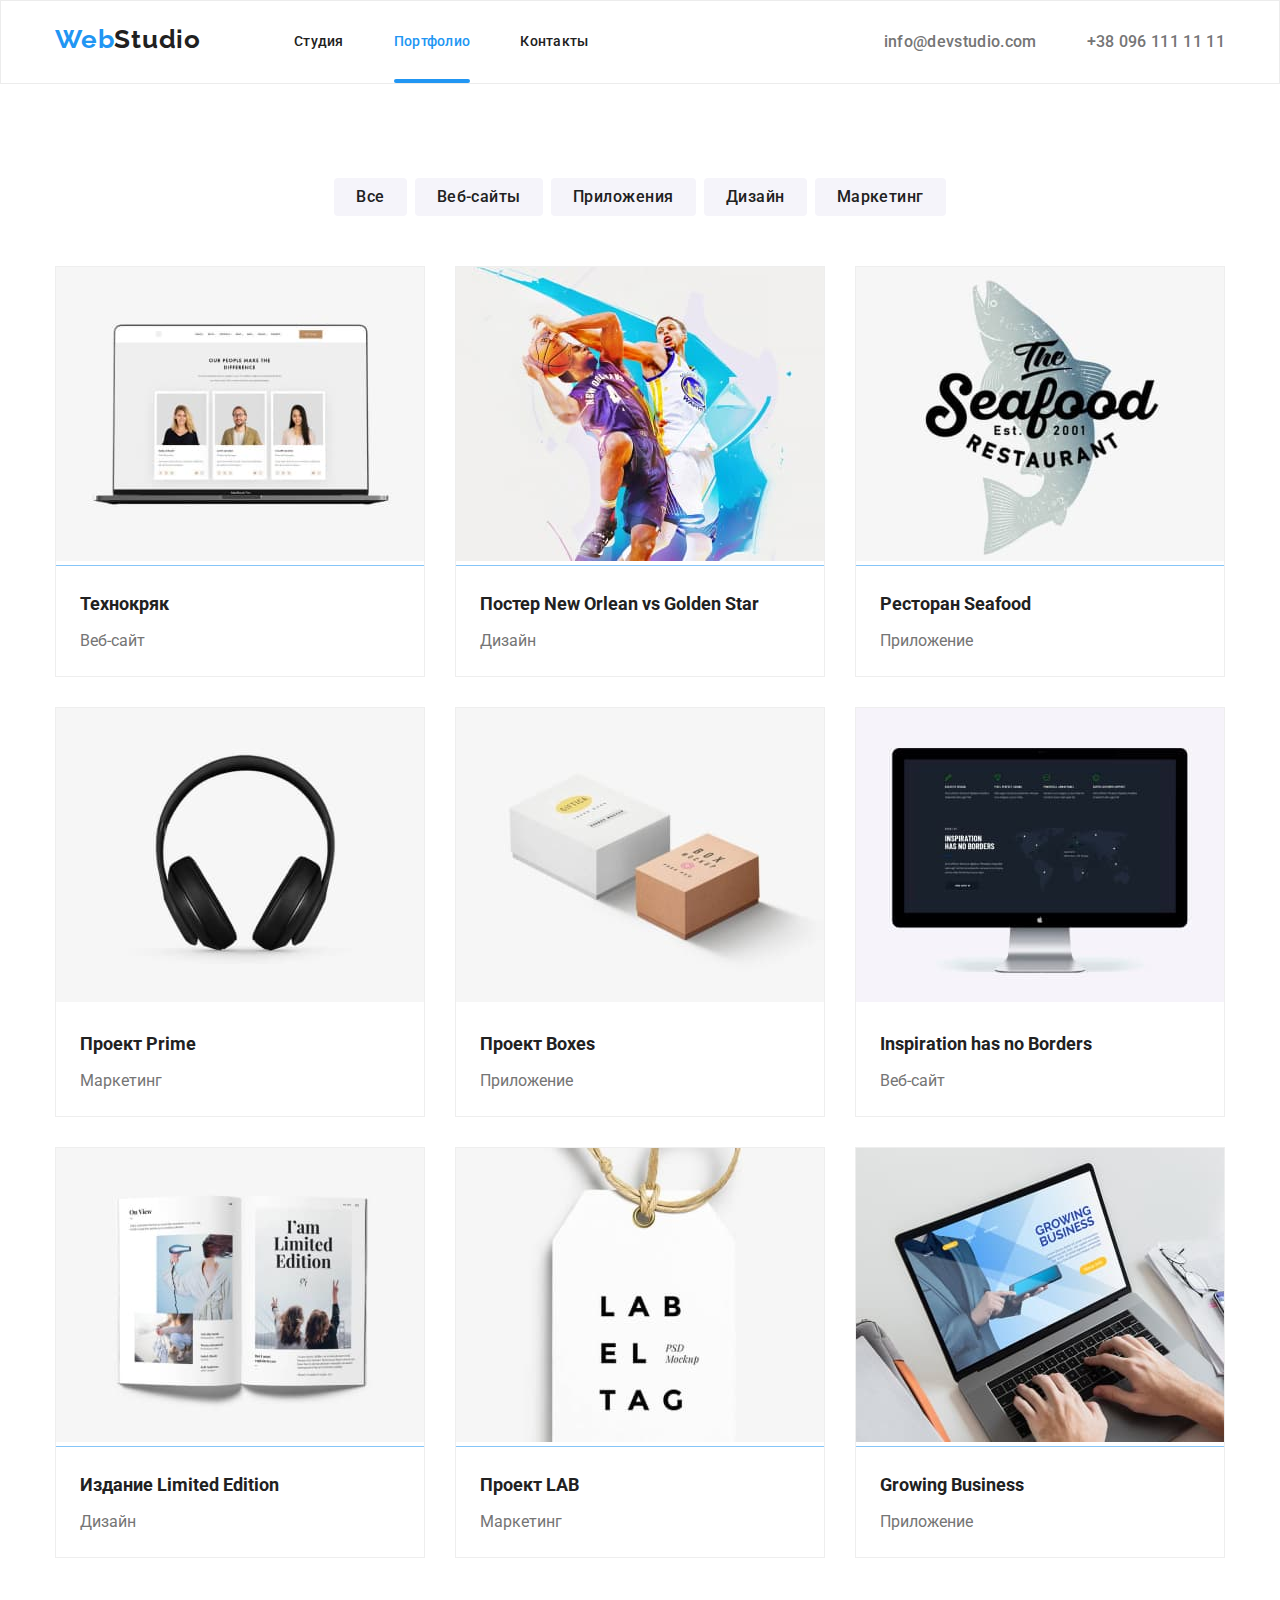
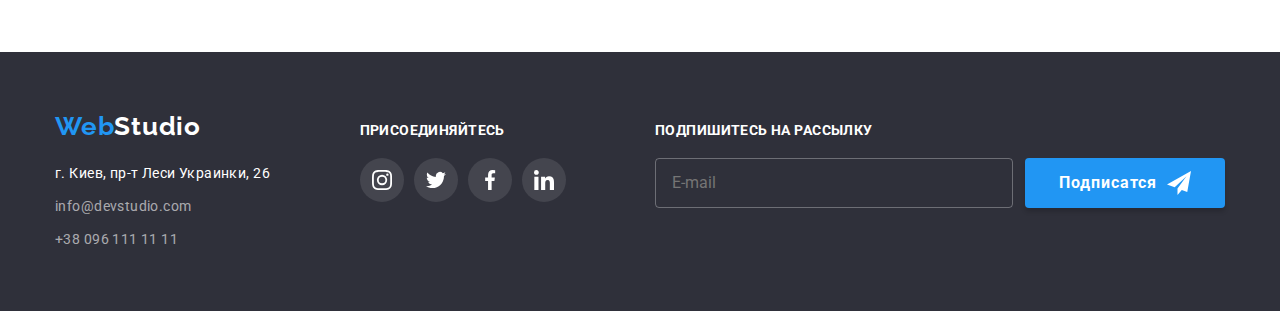
==== commit 5a4aabe2: "внесены некоторые правки по оформлению футера" ====
--- a/portfolio.html
+++ b/portfolio.html
@@ -295,7 +295,7 @@
           >
 
           <address class="address">
-            <p>г. Киев, пр-т Леси Украинки, 26</p>
+            <span class="item">г. Киев, пр-т Леси Украинки, 26</span>
           </address>
 
           <ul class="list">
--- a/style/styles.css
+++ b/style/styles.css
@@ -532,6 +532,178 @@
   fill: var(--selection-text-color);
 }
 
+/* --------Подвал-------- */
+
+footer {
+  padding: 0;
+  padding-top: 60px;
+  padding-bottom: 60px;
+
+  background-color: var(--backgraund-color-1);
+}
+
+.page-footer .conteiner .logo {
+  padding: 0;
+  margin: 0;
+}
+
+.page-footer .logo-studio {
+  color: var(--white);
+}
+
+.page-footer .address .item {
+  display: inline-block;
+  padding: 0;
+  margin: 0;
+  margin-top: 20px;
+
+  color: var(--white);
+
+  font-style: normal;
+  font-weight: normal;
+  font-size: 14px;
+  line-height: 24px;
+  letter-spacing: 0.03em;
+}
+
+.page-footer .list .contacts {
+  display: inline-block;
+  margin-top: 9px;
+  display: inline-block;
+
+  color: rgba(255, 255, 255, 0.6);
+
+  font-size: 14px;
+  line-height: 24px;
+  letter-spacing: 0.03em;
+
+  transition-property: color;
+  transition-duration: 250ms;
+  transition-timing-function: cubic-bezier(0.4, 0, 0.2, 1);
+}
+
+.page-footer .list .link:hover,
+.page-footer .list .link:focus {
+  color: var(--selection-text-color);
+}
+
+footer .join-in {
+  padding: 0;
+  margin: 0;
+  margin-left: auto;
+  margin-right: auto;
+}
+
+.page-footer .title {
+  padding: 0;
+  margin: 0;
+  margin-bottom: 20px;
+
+  color: var(--white);
+
+  font-family: Roboto;
+  font-style: normal;
+  font-weight: bold;
+  font-size: 14px;
+  line-height: 16px;
+  letter-spacing: 0.03em;
+  text-transform: uppercase;
+}
+
+footer .join-in .social-networks {
+  display: flex;
+  margin-right: 0;
+  padding: 0;
+}
+
+.join-in .title {
+  margin-top: 10px;
+}
+
+.join-in .social-icon {
+  fill: var(--white);
+}
+
+.join-in .social-link {
+  background-color: rgba(255, 255, 255, 0.1);
+
+  transition-property: all;
+  transition-duration: 250ms;
+  transition-timing-function: cubic-bezier(0.4, 0, 0.2, 1);
+}
+
+.join-in .social-link:hover,
+.join-in .social-link:focus {
+  background-color: var(--selection-text-color);
+}
+
+/* subscribe form */
+
+footer .subscribe {
+  padding: 0;
+  margin: 0;
+}
+
+.subscribe .title {
+  display: inline-block;
+  margin-top: 10px;
+  margin-bottom: 20px;
+}
+
+.subscribe-form {
+  display: flex;
+  padding: 0;
+  margin: 0;
+}
+
+.subscribe-form input::placeholder {
+  margin-left: 16px;
+}
+
+.subscribe input {
+  padding-left: 16px;
+  width: 358px;
+  height: 50px;
+  border: 1px solid rgba(255, 255, 255, 0.3);
+  box-sizing: border-box;
+  border-radius: 4px;
+
+  background: transparent;
+  color: var(--white);
+}
+
+.subscribe .btn {
+  display: flex;
+  align-items: center;
+  justify-content: center;
+  margin-left: 12px;
+  width: 200px;
+  height: 50px;
+  box-shadow: 0px 4px 4px rgba(0, 0, 0, 0.15);
+  border: 0;
+  border-radius: 4px;
+
+  background: var(--selection-text-color);
+  color: var(--white);
+
+  font-style: normal;
+  font-weight: bold;
+  font-size: 16px;
+  line-height: 30px;
+  letter-spacing: 0.06em;
+  cursor: pointer;
+}
+
+.subscribe .send-icon {
+  padding: 0;
+  margin: 0;
+  margin-left: 10px;
+  width: 24px;
+  height: 24px;
+
+  fill: var(--white);
+}
+
 /* BACKDROP */
 
 .backdrop {
@@ -550,9 +722,7 @@
   pointer-events: none;
 }
 
-.backdrop.is-hidden .modal {
-  transform: translate(-50%, -50%) scale(0.7);
-}
+/* modal */
 
 .modal {
   position: absolute;
@@ -728,177 +898,6 @@
   margin-right: auto;
 }
 
-/* --------Подвал-------- */
-
-footer {
-  display: flex;
-  align-items: center;
-  padding: 0;
-  padding-top: 60px;
-  padding-bottom: 60px;
-
-  background-color: var(--backgraund-color-1);
-}
-
-.page-footer .conteiner .logo {
-  padding: 0;
-  margin: 0;
-}
-
-.page-footer .logo-studio {
-  color: var(--white);
-}
-
-.page-footer .address p {
-  padding: 0;
-  margin: 0;
-  margin-top: 20px;
-
-  color: var(--white);
-
-  font-style: normal;
-  font-weight: normal;
-  font-size: 14px;
-}
-
-.page-footer .list .contacts {
-  margin-top: 9px;
-  display: inline-block;
-
-  color: var(--primary-text-color);
-
-  font-weight: normal;
-  font-size: 14px;
-  font-weight: 500;
-
-  transition-property: color;
-  transition-duration: 250ms;
-  transition-timing-function: cubic-bezier(0.4, 0, 0.2, 1);
-}
-
-.page-footer .list .link:hover,
-.page-footer .list .link:focus {
-  color: var(--selection-text-color);
-}
-
-footer .join-in {
-  padding: 0;
-  margin: 0;
-  margin-left: auto;
-  margin-right: auto;
-}
-
-.page-footer .title {
-  padding: 0;
-  margin: 0;
-  margin-bottom: 20px;
-
-  color: var(--white);
-
-  font-family: Roboto;
-  font-style: normal;
-  font-weight: bold;
-  font-size: 14px;
-  line-height: 16px;
-  letter-spacing: 0.03em;
-  text-transform: uppercase;
-}
-
-footer .join-in .social-networks {
-  display: flex;
-  margin-right: 0;
-  padding: 0;
-}
-
-.join-in .title {
-  margin-top: 10px;
-}
-
-.join-in .social-icon {
-  fill: var(--white);
-}
-
-.join-in .social-link {
-  background-color: rgba(255, 255, 255, 0.1);
-
-  transition-property: all;
-  transition-duration: 250ms;
-  transition-timing-function: cubic-bezier(0.4, 0, 0.2, 1);
-}
-
-.join-in .social-link:hover,
-.join-in .social-link:focus {
-  background-color: var(--selection-text-color);
-}
-
-/* subscribe form */
-
-footer .subscribe {
-  padding: 0;
-  margin: 0;
-  margin-left: auto;
-}
-
-.subscribe .title {
-  display: inline-block;
-  margin-top: 10px;
-  margin-bottom: 20px;
-}
-
-.subscribe-form {
-  display: flex;
-  padding: 0;
-  margin: 0;
-}
-
-.subscribe-form input::placeholder {
-  margin-left: 16px;
-}
-
-.subscribe input {
-  padding-left: 16px;
-  width: 358px;
-  height: 50px;
-  border: 1px solid rgba(255, 255, 255, 0.3);
-  box-sizing: border-box;
-  border-radius: 4px;
-
-  background: transparent;
-  color: var(--white);
-}
-
-.subscribe .btn {
-  display: flex;
-  align-items: center;
-  justify-content: center;
-  margin-left: 12px;
-  width: 200px;
-  height: 50px;
-  box-shadow: 0px 4px 4px rgba(0, 0, 0, 0.15);
-  border: 0;
-  border-radius: 4px;
-
-  background: var(--selection-text-color);
-  color: var(--white);
-
-  font-style: normal;
-  font-weight: bold;
-  font-size: 16px;
-  line-height: 30px;
-  letter-spacing: 0.06em;
-  cursor: pointer;
-}
-
-.subscribe .send-icon {
-  padding: 0;
-  margin: 0;
-  margin-left: 10px;
-  width: 24px;
-  height: 24px;
-
-  fill: var(--white);
-}
-
 /* -----Кнопки сортировки проектов (портфолио)----- */
 
 .our-projects {
